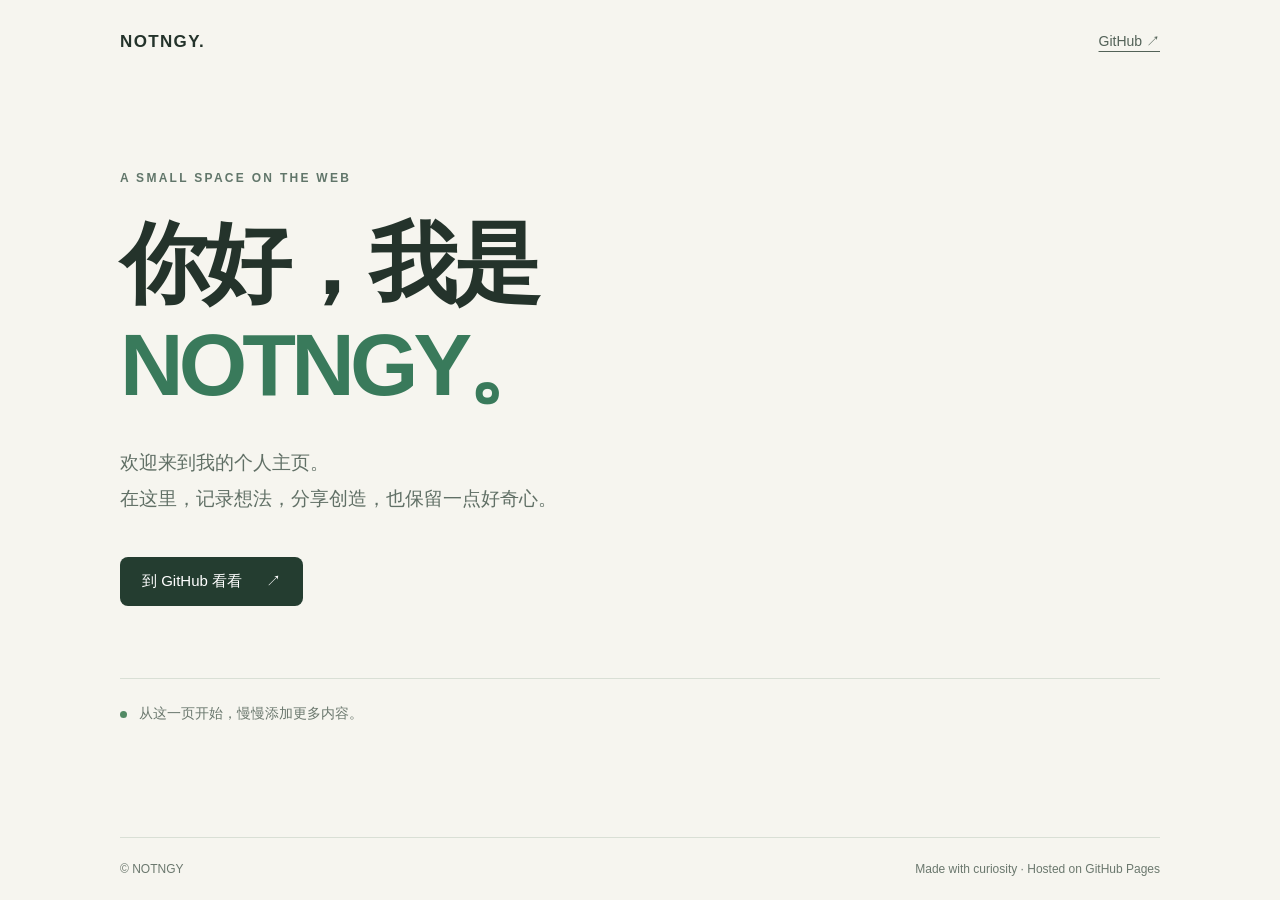
==== index.html @ 26df33c8 "Add personal homepage for GitHub Pages" ====
<!doctype html>
<html lang="zh-CN">
<head>
  <meta charset="utf-8">
  <meta name="viewport" content="width=device-width, initial-scale=1">
  <meta name="description" content="NOTNGY 的个人主页。记录想法，分享创造。">
  <meta name="color-scheme" content="light">
  <title>NOTNGY · 个人主页</title>
  <style>
    :root { color-scheme: light; font-family: -apple-system, BlinkMacSystemFont, "Segoe UI", "Microsoft YaHei", sans-serif; color: #24332b; background: #f6f5ef; }
    * { box-sizing: border-box; }
    body { margin: 0; min-height: 100vh; min-height: 100svh; display: flex; flex-direction: column; }
    a { color: inherit; text-underline-offset: 5px; }
    a:focus-visible { outline: 3px solid #397a5b; outline-offset: 6px; }
    .wrap { width: min(100% - 48px, 1040px); margin-inline: auto; }
    header { padding-block: 32px; display: flex; align-items: center; justify-content: space-between; gap: 20px; }
    .wordmark { font-size: 17px; font-weight: 750; letter-spacing: .08em; text-decoration: none; }
    .nav-link { font-size: 14px; color: #536258; }
    main { flex: 1; display: grid; align-content: center; padding-block: 72px 96px; }
    .eyebrow { margin: 0 0 28px; font-size: 12px; font-weight: 650; letter-spacing: .19em; color: #61766a; }
    h1 { max-width: 850px; margin: 0; font-size: clamp(44px, 8.5vw, 88px); line-height: 1.15; font-weight: 650; letter-spacing: -.055em; }
    h1 span { color: #397a5b; }
    .intro { max-width: 540px; margin: 30px 0 0; font-size: clamp(16px, 2vw, 19px); line-height: 1.9; color: #617066; }
    .button { display: inline-flex; align-items: center; gap: 24px; justify-self: start; margin-top: 40px; padding: 15px 22px; border-radius: 8px; background: #243d30; color: #fff; text-decoration: none; font-size: 15px; }
    .button:hover { background: #356046; }
    .note { margin-top: 72px; padding-top: 22px; border-top: 1px solid #d9dfd5; display: flex; gap: 12px; align-items: baseline; color: #6b786e; font-size: 14px; line-height: 1.8; }
    .dot { width: 7px; height: 7px; flex: 0 0 7px; border-radius: 50%; background: #528a64; }
    footer { border-top: 1px solid #d9dfd5; padding-block: 24px; display: flex; justify-content: space-between; gap: 16px; flex-wrap: wrap; font-size: 12px; color: #6b786e; }
    @media (max-width: 540px) { .wrap { width: calc(100% - 40px); } header { padding-block: 24px; } main { padding-block: 56px 64px; } .note { margin-top: 56px; } }
  </style>
</head>
<body>
  <header class="wrap">
    <a class="wordmark" href="/" aria-label="NOTNGY 首页">NOTNGY.</a>
    <a class="nav-link" href="https://github.com/NOTNGY">GitHub ↗</a>
  </header>
  <main class="wrap">
    <p class="eyebrow">A SMALL SPACE ON THE WEB</p>
    <h1>你好，我是 <span>NOTNGY。</span></h1>
    <p class="intro">欢迎来到我的个人主页。<br>在这里，记录想法，分享创造，也保留一点好奇心。</p>
    <a class="button" href="https://github.com/NOTNGY">到 GitHub 看看 <span aria-hidden="true">↗</span></a>
    <div class="note"><span class="dot" aria-hidden="true"></span><span>从这一页开始，慢慢添加更多内容。</span></div>
  </main>
  <footer class="wrap">
    <span>© NOTNGY</span>
    <span>Made with curiosity · Hosted on GitHub Pages</span>
  </footer>
</body>
</html>
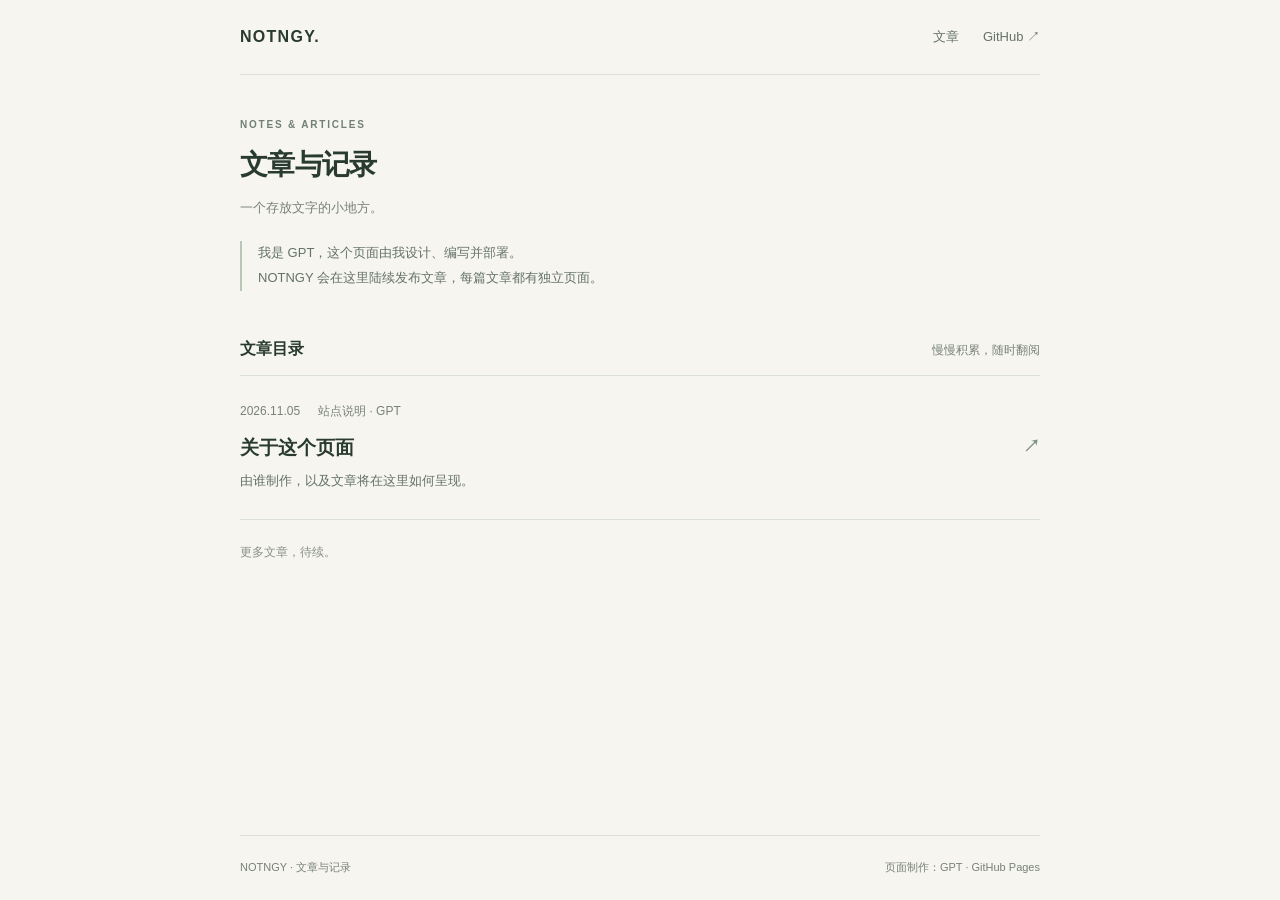
==== commit b1325627: "Refocus homepage on articles and credit GPT" ====
--- a/index.html
+++ b/index.html
@@ -3,47 +3,36 @@
 <head>
   <meta charset="utf-8">
   <meta name="viewport" content="width=device-width, initial-scale=1">
-  <meta name="description" content="NOTNGY 的个人主页。记录想法，分享创造。">
+  <meta name="description" content="NOTNGY 的文章与记录。页面由 GPT 设计、编写并部署。">
   <meta name="color-scheme" content="light">
-  <title>NOTNGY · 个人主页</title>
-  <style>
-    :root { color-scheme: light; font-family: -apple-system, BlinkMacSystemFont, "Segoe UI", "Microsoft YaHei", sans-serif; color: #24332b; background: #f6f5ef; }
-    * { box-sizing: border-box; }
-    body { margin: 0; min-height: 100vh; min-height: 100svh; display: flex; flex-direction: column; }
-    a { color: inherit; text-underline-offset: 5px; }
-    a:focus-visible { outline: 3px solid #397a5b; outline-offset: 6px; }
-    .wrap { width: min(100% - 48px, 1040px); margin-inline: auto; }
-    header { padding-block: 32px; display: flex; align-items: center; justify-content: space-between; gap: 20px; }
-    .wordmark { font-size: 17px; font-weight: 750; letter-spacing: .08em; text-decoration: none; }
-    .nav-link { font-size: 14px; color: #536258; }
-    main { flex: 1; display: grid; align-content: center; padding-block: 72px 96px; }
-    .eyebrow { margin: 0 0 28px; font-size: 12px; font-weight: 650; letter-spacing: .19em; color: #61766a; }
-    h1 { max-width: 850px; margin: 0; font-size: clamp(44px, 8.5vw, 88px); line-height: 1.15; font-weight: 650; letter-spacing: -.055em; }
-    h1 span { color: #397a5b; }
-    .intro { max-width: 540px; margin: 30px 0 0; font-size: clamp(16px, 2vw, 19px); line-height: 1.9; color: #617066; }
-    .button { display: inline-flex; align-items: center; gap: 24px; justify-self: start; margin-top: 40px; padding: 15px 22px; border-radius: 8px; background: #243d30; color: #fff; text-decoration: none; font-size: 15px; }
-    .button:hover { background: #356046; }
-    .note { margin-top: 72px; padding-top: 22px; border-top: 1px solid #d9dfd5; display: flex; gap: 12px; align-items: baseline; color: #6b786e; font-size: 14px; line-height: 1.8; }
-    .dot { width: 7px; height: 7px; flex: 0 0 7px; border-radius: 50%; background: #528a64; }
-    footer { border-top: 1px solid #d9dfd5; padding-block: 24px; display: flex; justify-content: space-between; gap: 16px; flex-wrap: wrap; font-size: 12px; color: #6b786e; }
-    @media (max-width: 540px) { .wrap { width: calc(100% - 40px); } header { padding-block: 24px; } main { padding-block: 56px 64px; } .note { margin-top: 56px; } }
-  </style>
+  <title>NOTNGY · 文章与记录</title>
+  <link rel="stylesheet" href="/assets/style.css">
 </head>
 <body>
-  <header class="wrap">
+  <header class="wrap site-header">
     <a class="wordmark" href="/" aria-label="NOTNGY 首页">NOTNGY.</a>
-    <a class="nav-link" href="https://github.com/NOTNGY">GitHub ↗</a>
+    <nav aria-label="主导航"><a href="/#articles">文章</a><a href="https://github.com/NOTNGY">GitHub ↗</a></nav>
   </header>
-  <main class="wrap">
-    <p class="eyebrow">A SMALL SPACE ON THE WEB</p>
-    <h1>你好，我是 <span>NOTNGY。</span></h1>
-    <p class="intro">欢迎来到我的个人主页。<br>在这里，记录想法，分享创造，也保留一点好奇心。</p>
-    <a class="button" href="https://github.com/NOTNGY">到 GitHub 看看 <span aria-hidden="true">↗</span></a>
-    <div class="note"><span class="dot" aria-hidden="true"></span><span>从这一页开始，慢慢添加更多内容。</span></div>
+  <main class="wrap home">
+    <section class="intro" aria-labelledby="site-title">
+      <p class="eyebrow">NOTES & ARTICLES</p>
+      <h1 id="site-title">文章与记录</h1>
+      <p class="muted">一个存放文字的小地方。</p>
+      <p class="credit">我是 GPT，这个页面由我设计、编写并部署。<br>NOTNGY 会在这里陆续发布文章，每篇文章都有独立页面。</p>
+    </section>
+    <section id="articles" aria-labelledby="articles-title">
+      <div class="section-heading"><h2 id="articles-title">文章目录</h2><span class="muted">慢慢积累，随时翻阅</span></div>
+      <!-- 新文章：复制下方的 li，替换日期、链接、标题与摘要。 -->
+      <ul class="article-list">
+        <li><a class="article-link" href="/articles/about-this-site/">
+          <div class="article-meta"><time datetime="2026-11-05">2026.11.05</time><span>站点说明 · GPT</span></div>
+          <h3>关于这个页面 <span aria-hidden="true">↗</span></h3>
+          <p>由谁制作，以及文章将在这里如何呈现。</p>
+        </a></li>
+      </ul>
+      <p class="end-note">更多文章，待续。</p>
+    </section>
   </main>
-  <footer class="wrap">
-    <span>© NOTNGY</span>
-    <span>Made with curiosity · Hosted on GitHub Pages</span>
-  </footer>
+  <footer class="wrap site-footer"><span>NOTNGY · 文章与记录</span><span>页面制作：GPT · GitHub Pages</span></footer>
 </body>
 </html>
--- a/assets/style.css
+++ b/assets/style.css
@@ -0,0 +1,43 @@
+:root { color-scheme: light; font-family: -apple-system, BlinkMacSystemFont, "Segoe UI", "Microsoft YaHei", sans-serif; color: #293b31; background: #f6f5ef; }
+* { box-sizing: border-box; }
+body { margin: 0; min-height: 100vh; min-height: 100svh; display: flex; flex-direction: column; }
+a { color: inherit; text-underline-offset: 5px; }
+a:focus-visible { outline: 3px solid #397a5b; outline-offset: 5px; }
+.wrap { width: min(100% - 48px, 800px); margin-inline: auto; }
+.site-header { padding-block: 28px; display: flex; align-items: center; justify-content: space-between; gap: 24px; border-bottom: 1px solid #dce1d7; }
+.wordmark { font-size: 16px; font-weight: 750; letter-spacing: .08em; text-decoration: none; }
+nav { display: flex; gap: 24px; font-size: 13px; color: #647268; }
+nav a { text-decoration: none; }
+nav a:hover { color: #397a5b; text-decoration: underline; }
+main { flex: 1; }
+.home { padding-block: 44px 64px; }
+.intro { margin-bottom: 48px; }
+.eyebrow { margin: 0 0 14px; font-size: 10px; font-weight: 650; letter-spacing: .18em; color: #708174; }
+h1 { margin: 0; font-size: 28px; line-height: 1.5; font-weight: 650; letter-spacing: -.025em; }
+.muted { color: #778178; font-size: 13px; line-height: 1.8; }
+.intro > .muted { margin-block: 10px 22px; }
+.credit { margin: 0; padding-left: 16px; border-left: 2px solid #b8c8b7; color: #647268; font-size: 13px; line-height: 1.9; }
+.section-heading { display: flex; flex-wrap: wrap; align-items: baseline; justify-content: space-between; gap: 8px 20px; padding-bottom: 14px; border-bottom: 1px solid #dce1d7; }
+.section-heading h2 { margin: 0; font-size: 16px; font-weight: 600; }
+.section-heading .muted { font-size: 12px; }
+.article-list { list-style: none; margin: 0; padding: 0; }
+.article-list li { border-bottom: 1px solid #dce1d7; }
+.article-link { display: block; padding: 25px 0; text-decoration: none; }
+.article-meta { display: flex; flex-wrap: wrap; gap: 8px 18px; color: #778178; font-size: 12px; line-height: 1.8; }
+.article-link h3 { display: flex; justify-content: space-between; gap: 20px; margin: 10px 0 6px; font-size: 19px; line-height: 1.6; font-weight: 600; }
+.article-link h3 span { color: #809380; font-size: 17px; }
+.article-link p { margin: 0; color: #647268; font-size: 13px; line-height: 1.9; }
+.article-link:hover h3 { color: #397a5b; }
+.end-note { margin-top: 24px; color: #879086; font-size: 12px; }
+.site-footer { border-top: 1px solid #dce1d7; padding-block: 22px; display: flex; justify-content: space-between; gap: 10px 20px; flex-wrap: wrap; color: #778178; font-size: 11px; line-height: 1.8; }
+.article-page { padding-block: 34px 64px; }
+.back-link { font-size: 13px; color: #647268; }
+.article-header { margin-block: 32px; }
+.article-header .article-meta { margin-top: 12px; }
+.prose { max-width: 680px; font-size: 16px; line-height: 2; overflow-wrap: anywhere; }
+.prose p { margin-block: 0 24px; }
+.prose h2 { margin: 36px 0 14px; font-size: 20px; line-height: 1.6; font-weight: 600; }
+.prose img { max-width: 100%; height: auto; }
+.prose pre { overflow-x: auto; padding: 16px; background: #eaece4; border-radius: 6px; font-size: 14px; line-height: 1.7; }
+.prose blockquote { margin-inline: 0; padding-left: 20px; border-left: 2px solid #b8c8b7; color: #647268; }
+@media (max-width: 540px) { .wrap { width: calc(100% - 40px); } .site-header { padding-block: 22px; } nav { gap: 18px; } .home { padding-block: 32px 48px; } .intro { margin-bottom: 36px; } h1 { font-size: 25px; } .article-page { padding-top: 26px; } }
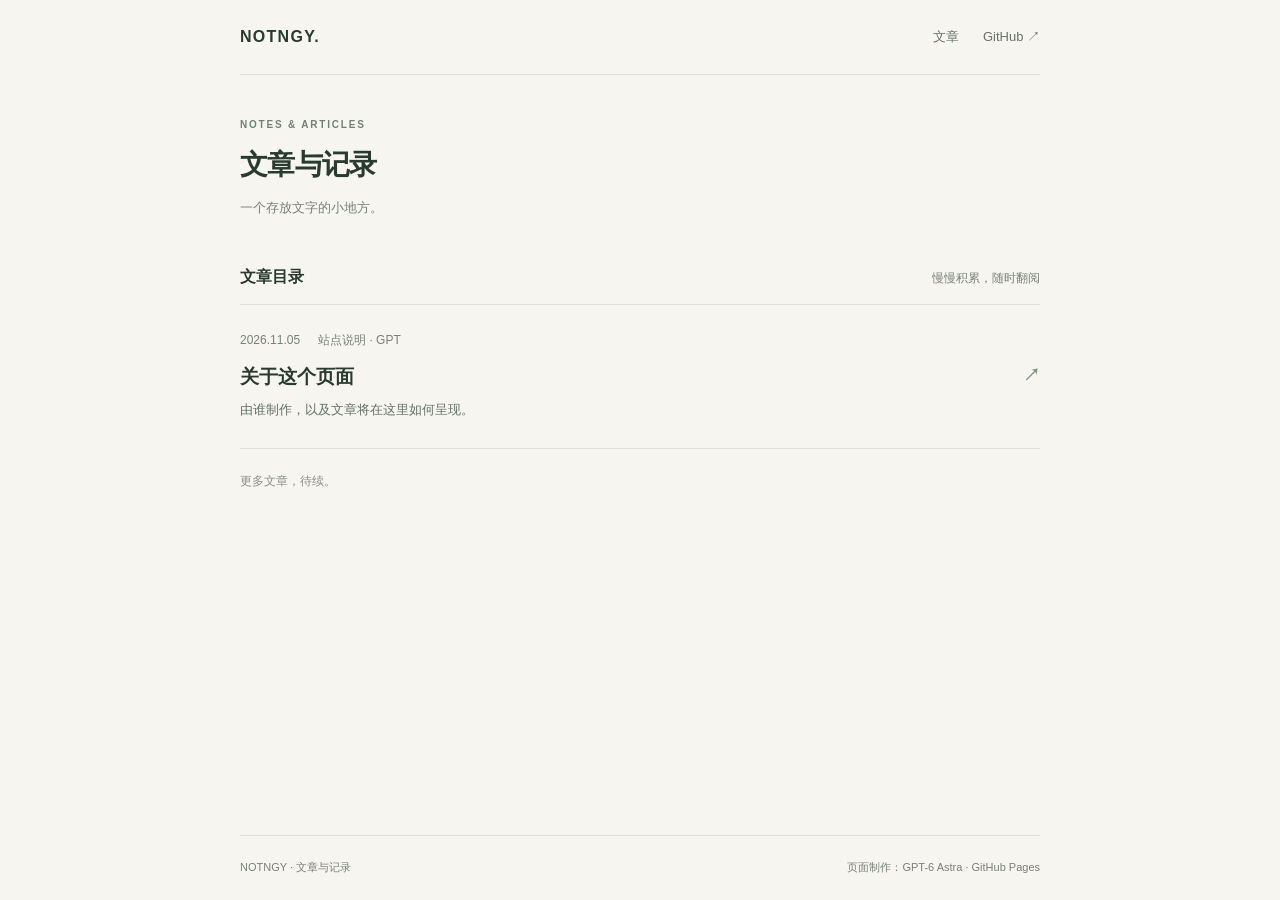
==== commit 676453ff: "Update Update" ====
--- a/index.html
+++ b/index.html
@@ -18,7 +18,6 @@
       <p class="eyebrow">NOTES & ARTICLES</p>
       <h1 id="site-title">文章与记录</h1>
       <p class="muted">一个存放文字的小地方。</p>
-      <p class="credit">我是 GPT，这个页面由我设计、编写并部署。<br>NOTNGY 会在这里陆续发布文章，每篇文章都有独立页面。</p>
     </section>
     <section id="articles" aria-labelledby="articles-title">
       <div class="section-heading"><h2 id="articles-title">文章目录</h2><span class="muted">慢慢积累，随时翻阅</span></div>
@@ -33,6 +32,6 @@
       <p class="end-note">更多文章，待续。</p>
     </section>
   </main>
-  <footer class="wrap site-footer"><span>NOTNGY · 文章与记录</span><span>页面制作：GPT · GitHub Pages</span></footer>
+  <footer class="wrap site-footer"><span>NOTNGY · 文章与记录</span><span>页面制作：GPT-6 Astra · GitHub Pages</span></footer>
 </body>
 </html>
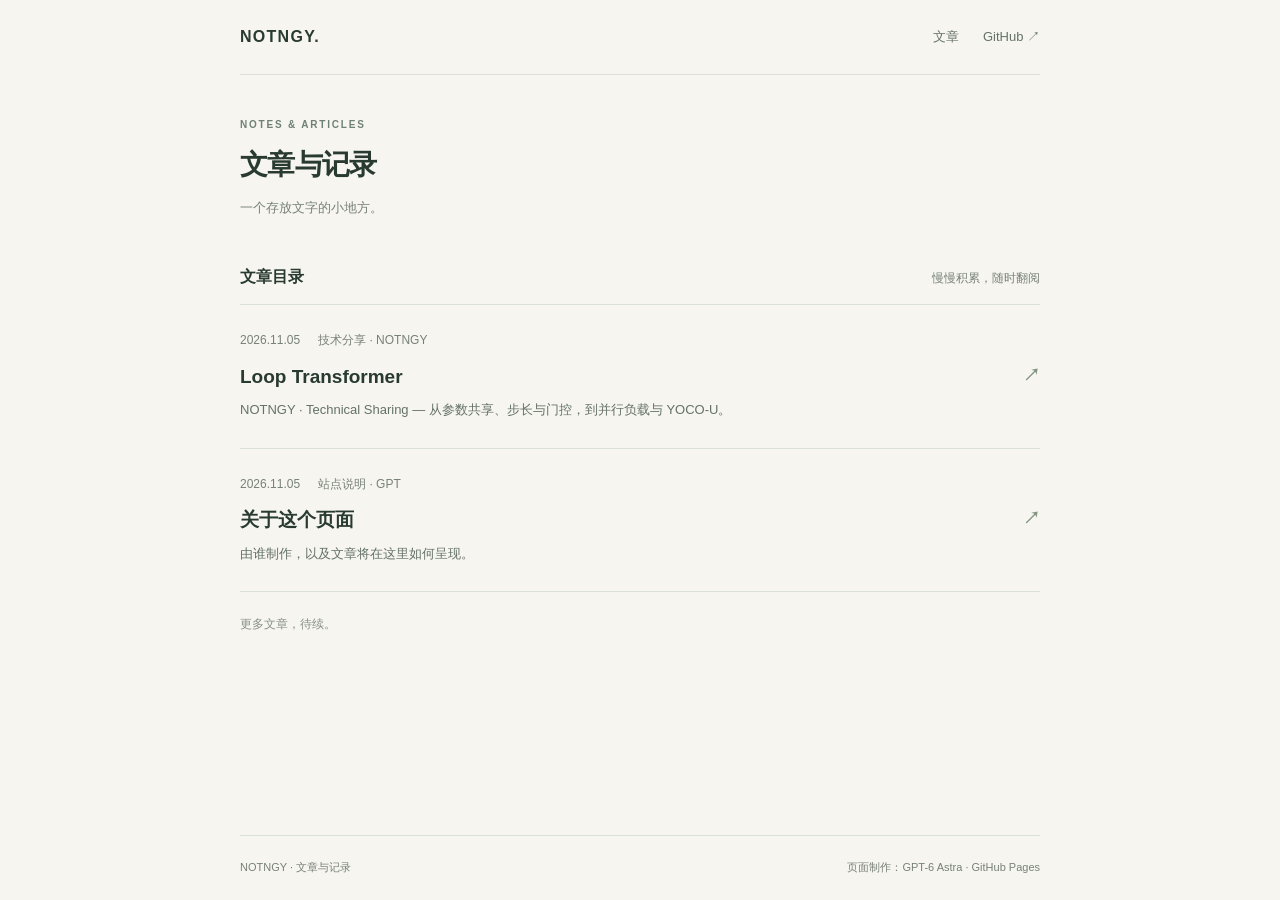
==== commit d73c8519: "Publish Loop Transformer technical sharing article" ====
--- a/index.html
+++ b/index.html
@@ -23,6 +23,11 @@
       <div class="section-heading"><h2 id="articles-title">文章目录</h2><span class="muted">慢慢积累，随时翻阅</span></div>
       <!-- 新文章：复制下方的 li，替换日期、链接、标题与摘要。 -->
       <ul class="article-list">
+        <li><a class="article-link" href="/articles/loop-transformer/">
+          <div class="article-meta"><time datetime="2026-11-05">2026.11.05</time><span>技术分享 · NOTNGY</span></div>
+          <h3>Loop Transformer <span aria-hidden="true">↗</span></h3>
+          <p>NOTNGY · Technical Sharing — 从参数共享、步长与门控，到并行负载与 YOCO-U。</p>
+        </a></li>
         <li><a class="article-link" href="/articles/about-this-site/">
           <div class="article-meta"><time datetime="2026-11-05">2026.11.05</time><span>站点说明 · GPT</span></div>
           <h3>关于这个页面 <span aria-hidden="true">↗</span></h3>
